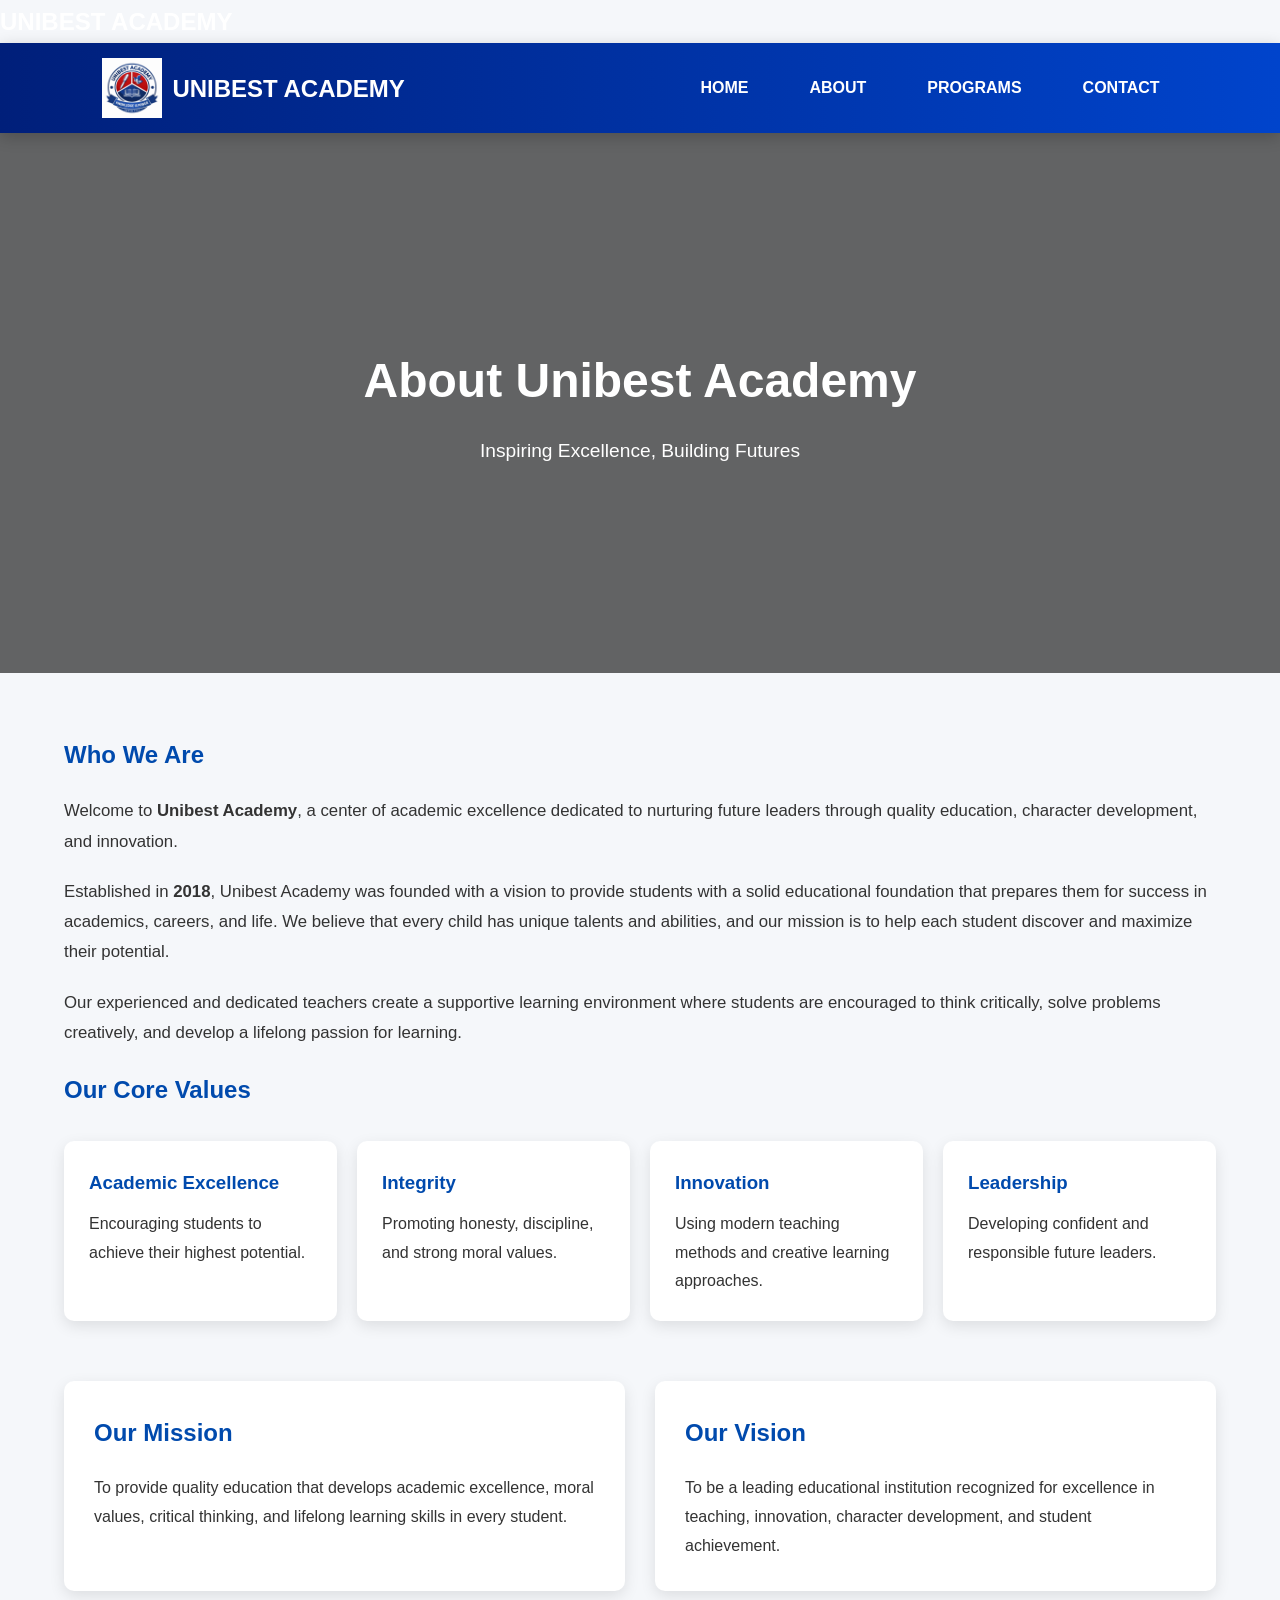
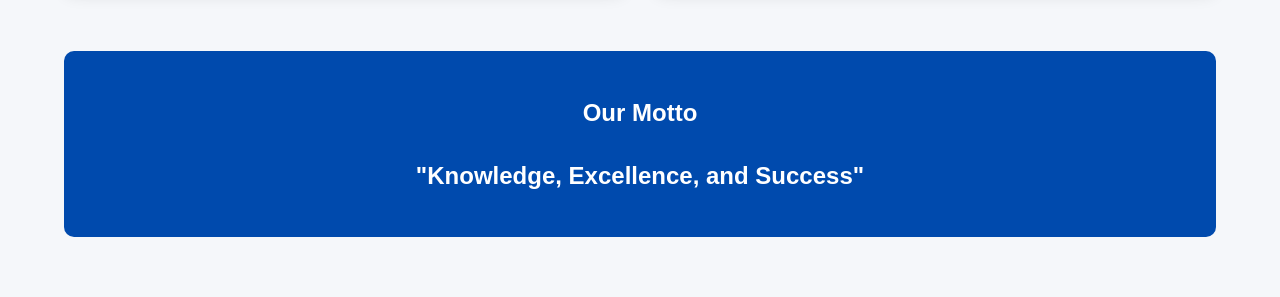
==== about.html @ 9a1a52a9 "school" ====
<!DOCTYPE html>
<html lang="en">
<head>
    <meta charset="UTF-8">
    <meta name="viewport" content="width=device-width, initial-scale=1.0">
    <title>About Us | Unibest Academy</title>
    <link rel="stylesheet" href="about.css">
</head>
<body>
    <header>
        <div class="logo">
            
            <h1>UNIBEST ACADEMY</h1>
        </div>
        <nav class="navbar">
            <div class="logo">
                <img src="logo23.png" alt="UNIBEST ACADEMY Logo">
                <h1>UNIBEST ACADEMY</h1>
            </div>
        
            <ul class="nav-links">
                <li><a href="index.html">HOME</a></li>
                <li><a href="about.html">ABOUT</a></li>
                <li><a href="programs.html">PROGRAMS</a></li>
                <li><a href="contact.html">CONTACT</a></li>
            </ul>
        </nav>
    </header>

    <section class="about-hero">
        <div class="overlay">
            <h1>About Unibest Academy</h1>
            <p>Inspiring Excellence, Building Futures</p>
        </div>
    </section>

    <section class="about-container">
        <div class="about-content">
            <h2>Who We Are</h2>
            <p>
                Welcome to <strong>Unibest Academy</strong>, a center of academic excellence
                dedicated to nurturing future leaders through quality education, character
                development, and innovation.
            </p>

            <p>
                Established in <strong>2018</strong>, Unibest Academy was founded with a vision
                to provide students with a solid educational foundation that prepares them
                for success in academics, careers, and life. We believe that every child
                has unique talents and abilities, and our mission is to help each student
                discover and maximize their potential.
            </p>

            <p>
                Our experienced and dedicated teachers create a supportive learning
                environment where students are encouraged to think critically, solve
                problems creatively, and develop a lifelong passion for learning.
            </p>
        </div>

        <div class="values-section">
            <h2>Our Core Values</h2>
            <div class="values-grid">
                <div class="value-card">
                    <h3>Academic Excellence</h3>
                    <p>Encouraging students to achieve their highest potential.</p>
                </div>

                <div class="value-card">
                    <h3>Integrity</h3>
                    <p>Promoting honesty, discipline, and strong moral values.</p>
                </div>

                <div class="value-card">
                    <h3>Innovation</h3>
                    <p>Using modern teaching methods and creative learning approaches.</p>
                </div>

                <div class="value-card">
                    <h3>Leadership</h3>
                    <p>Developing confident and responsible future leaders.</p>
                </div>
            </div>
        </div>

        <div class="mission-vision">
            <div class="card">
                <h2>Our Mission</h2>
                <p>
                    To provide quality education that develops academic excellence,
                    moral values, critical thinking, and lifelong learning skills
                    in every student.
                </p>
            </div>

            <div class="card">
                <h2>Our Vision</h2>
                <p>
                    To be a leading educational institution recognized for excellence
                    in teaching, innovation, character development, and student achievement.
                </p>
            </div>
        </div>

        <div class="motto">
            <h2>Our Motto</h2>
            <p>"Knowledge, Excellence, and Success"</p>
        </div>
    </section>

</body>
</html>
---- about.css ----
.navbar{
    background: linear-gradient(90deg, #001f7a, #0044cc);
    display: flex;
    justify-content: space-between;
    align-items: center;
    padding: 15px 8%;
    position: sticky;
    top: 0;
    z-index: 1000;
    box-shadow: 0 4px 15px rgba(0,0,0,0.2);
}
.nav-links{
    display: flex;
    list-style: none;
    gap: 25px;
}

.nav-links li{
    position: relative;
}
.nav-links a{
    text-decoration: none;
    color: white;
    font-size: 1rem;
    font-weight: bold;
    padding: 10px 18px;
    border-radius: 30px;
    transition: all 0.4s ease;
    position: relative;
    overflow: hidden;
}
.nav-links a:hover{
    background: white;
    color: #0033cc;
    transform: translateY(-4px);
    box-shadow: 0 8px 20px rgba(255,255,255,0.4);
}
.nav-links a::after{
    content: "";
    position: absolute;
    width: 0%;
    height: 3px;
    left: 50%;
    bottom: 0;
    background: red;
    transition: all 0.4s ease;
    transform: translateX(-50%);
}

.nav-links a:hover::after{
    width: 80%;
}


.nav-links a.active{
    background: red;
    color: #001f7a;
    box-shadow: 0 0 15px red;
}
.logo{
    display: flex;
    align-items: center;
    gap: 10px;
}

.logo img{
    width: 60px;
    height: 60px;
    object-fit: contain;
}

.logo h1{
    color: white;
    font-size: 1.5rem;
    margin: 0;
}

*{
    margin:0;
    padding:0;
    box-sizing:border-box;
    font-family: Arial, sans-serif;
}

body{
    background:#f5f7fa;
    color:#333;
    line-height:1.8;
}

/* Hero Section */
.about-hero{
    height:60vh;
    background:linear-gradient(rgba(0,0,0,0.6),
    rgba(0,0,0,0.6)),
    url('images/school-building.jpg');
    background-size:cover;
    background-position:center;
    display:flex;
    justify-content:center;
    align-items:center;
    text-align:center;
}

.overlay h1{
    color:#fff;
    font-size:3rem;
    margin-bottom:10px;
}

.overlay p{
    color:#fff;
    font-size:1.2rem;
}

/* About Container */
.about-container{
    width:90%;
    max-width:1200px;
    margin:60px auto;
}

.about-content h2,
.values-section h2,
.mission-vision h2,
.motto h2{
    color:#004aad;
    margin-bottom:20px;
}

.about-content p{
    margin-bottom:20px;
    font-size:1.05rem;
}

/* Values */
.values-grid{
    display:grid;
    grid-template-columns:repeat(auto-fit,minmax(250px,1fr));
    gap:20px;
    margin-top:30px;
}

.value-card{
    background:#fff;
    padding:25px;
    border-radius:10px;
    box-shadow:0 5px 15px rgba(0,0,0,0.1);
    transition:0.4s;
}

.value-card:hover{
    transform:translateY(-10px);
}

.value-card h3{
    color:#004aad;
    margin-bottom:10px;
}

/* Mission & Vision */
.mission-vision{
    display:grid;
    grid-template-columns:repeat(auto-fit,minmax(350px,1fr));
    gap:30px;
    margin-top:60px;
}

.card{
    background:#fff;
    padding:30px;
    border-radius:10px;
    box-shadow:0 5px 15px rgba(0,0,0,0.1);
}

/* Motto */
.motto{
    text-align:center;
    margin-top:60px;
    padding:40px;
    background:#004aad;
    color:white;
    border-radius:10px;
}

.motto h2{
    color:white;
}

.motto p{
    font-size:1.5rem;
    font-weight:bold;
}

/* Responsive */
@media(max-width:768px){
    .overlay h1{
        font-size:2.2rem;
    }

    .mission-vision{
        grid-template-columns:1fr;
    }
}
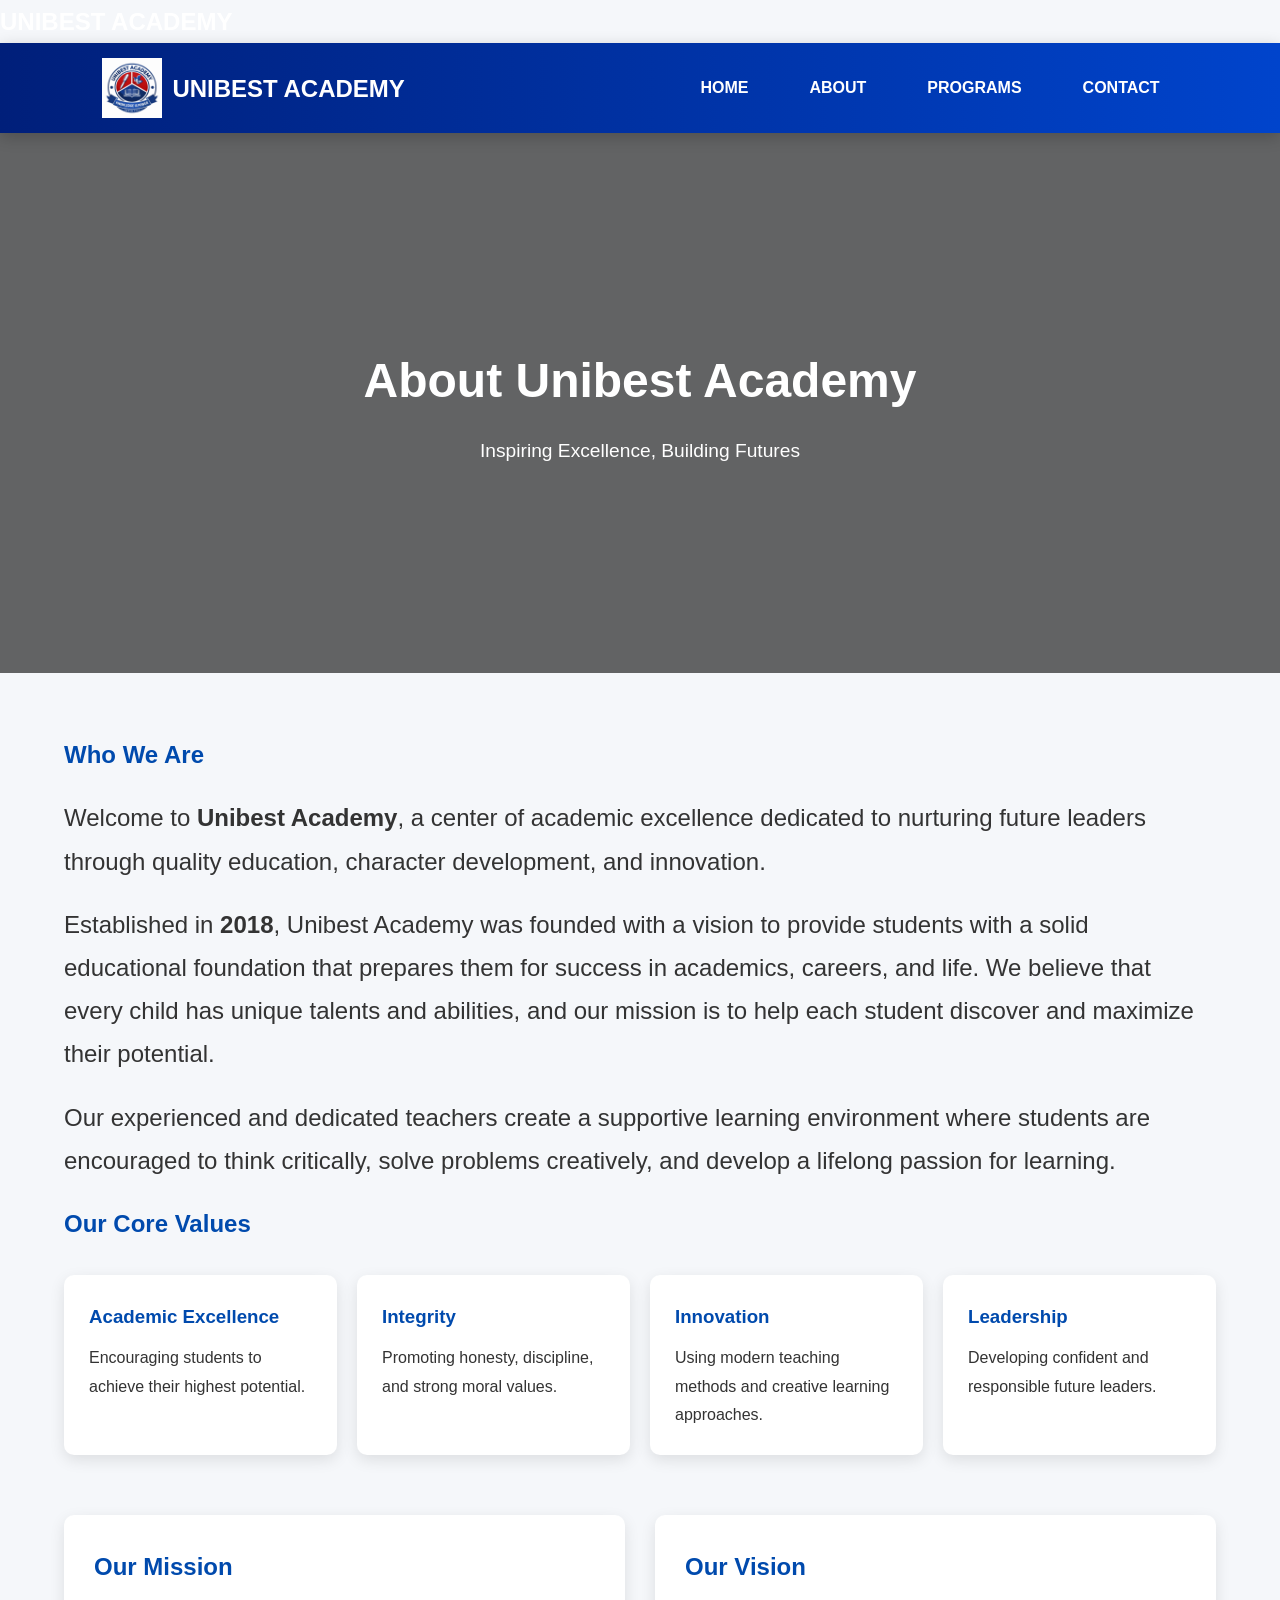
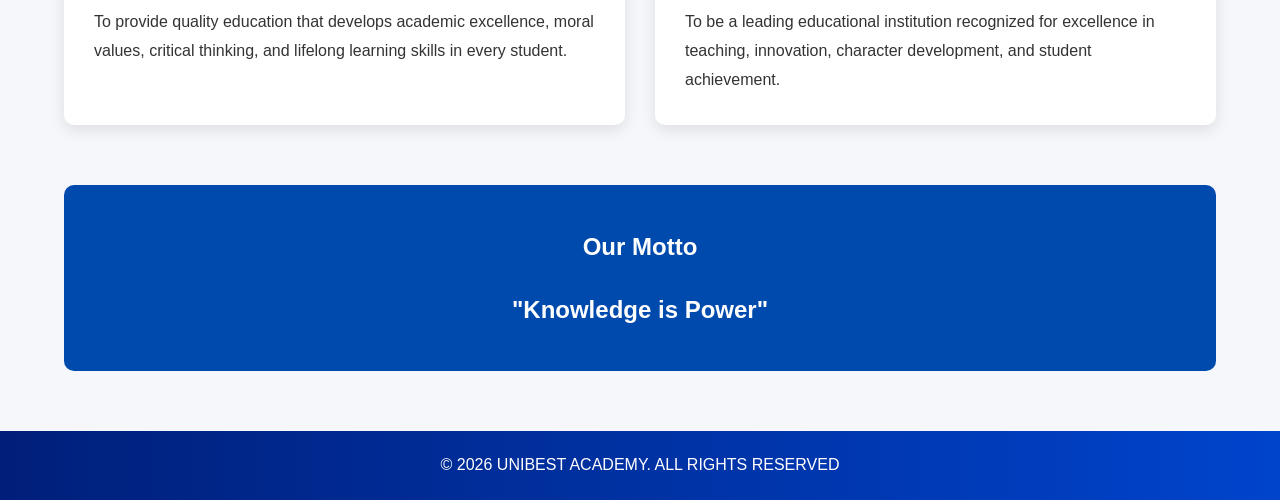
==== commit e1976b4b: "school 3 second to final touches" ====
--- a/about.html
+++ b/about.html
@@ -104,9 +104,11 @@
 
         <div class="motto">
             <h2>Our Motto</h2>
-            <p>"Knowledge, Excellence, and Success"</p>
+            <p>"Knowledge is Power"</p>
         </div>
     </section>
-
+    <footer>
+        <p>&copy; 2026 UNIBEST ACADEMY. ALL RIGHTS RESERVED</p>
+     </footer>
 </body>
 </html>
--- a/about.css
+++ b/about.css
@@ -25,14 +25,14 @@
     font-weight: bold;
     padding: 10px 18px;
     border-radius: 30px;
-    transition: all 0.4s ease;
+    transition: all 0.5s ease;
     position: relative;
     overflow: hidden;
 }
 .nav-links a:hover{
     background: white;
     color: #0033cc;
-    transform: translateY(-4px);
+    transform: translateY(-10px);
     box-shadow: 0 8px 20px rgba(255,255,255,0.4);
 }
 .nav-links a::after{
@@ -48,7 +48,7 @@
 }
 
 .nav-links a:hover::after{
-    width: 80%;
+    width: 40%;
 }
 
 
@@ -88,7 +88,6 @@
     line-height:1.8;
 }
 
-/* Hero Section */
 .about-hero{
     height:60vh;
     background:linear-gradient(rgba(0,0,0,0.6),
@@ -113,7 +112,7 @@
     font-size:1.2rem;
 }
 
-/* About Container */
+
 .about-container{
     width:90%;
     max-width:1200px;
@@ -130,10 +129,10 @@
 
 .about-content p{
     margin-bottom:20px;
-    font-size:1.05rem;
-}
-
-/* Values */
+    font-size:1.5rem;
+}
+
+
 .values-grid{
     display:grid;
     grid-template-columns:repeat(auto-fit,minmax(250px,1fr));
@@ -158,7 +157,7 @@
     margin-bottom:10px;
 }
 
-/* Mission & Vision */
+
 .mission-vision{
     display:grid;
     grid-template-columns:repeat(auto-fit,minmax(350px,1fr));
@@ -173,7 +172,7 @@
     box-shadow:0 5px 15px rgba(0,0,0,0.1);
 }
 
-/* Motto */
+
 .motto{
     text-align:center;
     margin-top:60px;
@@ -192,7 +191,7 @@
     font-weight:bold;
 }
 
-/* Responsive */
+
 @media(max-width:768px){
     .overlay h1{
         font-size:2.2rem;
@@ -201,4 +200,10 @@
     .mission-vision{
         grid-template-columns:1fr;
     }
+}
+footer{
+    background: linear-gradient(90deg, #001f7a, #0044cc);
+    color: white;
+    text-align: center;
+    padding: 20px;
 }
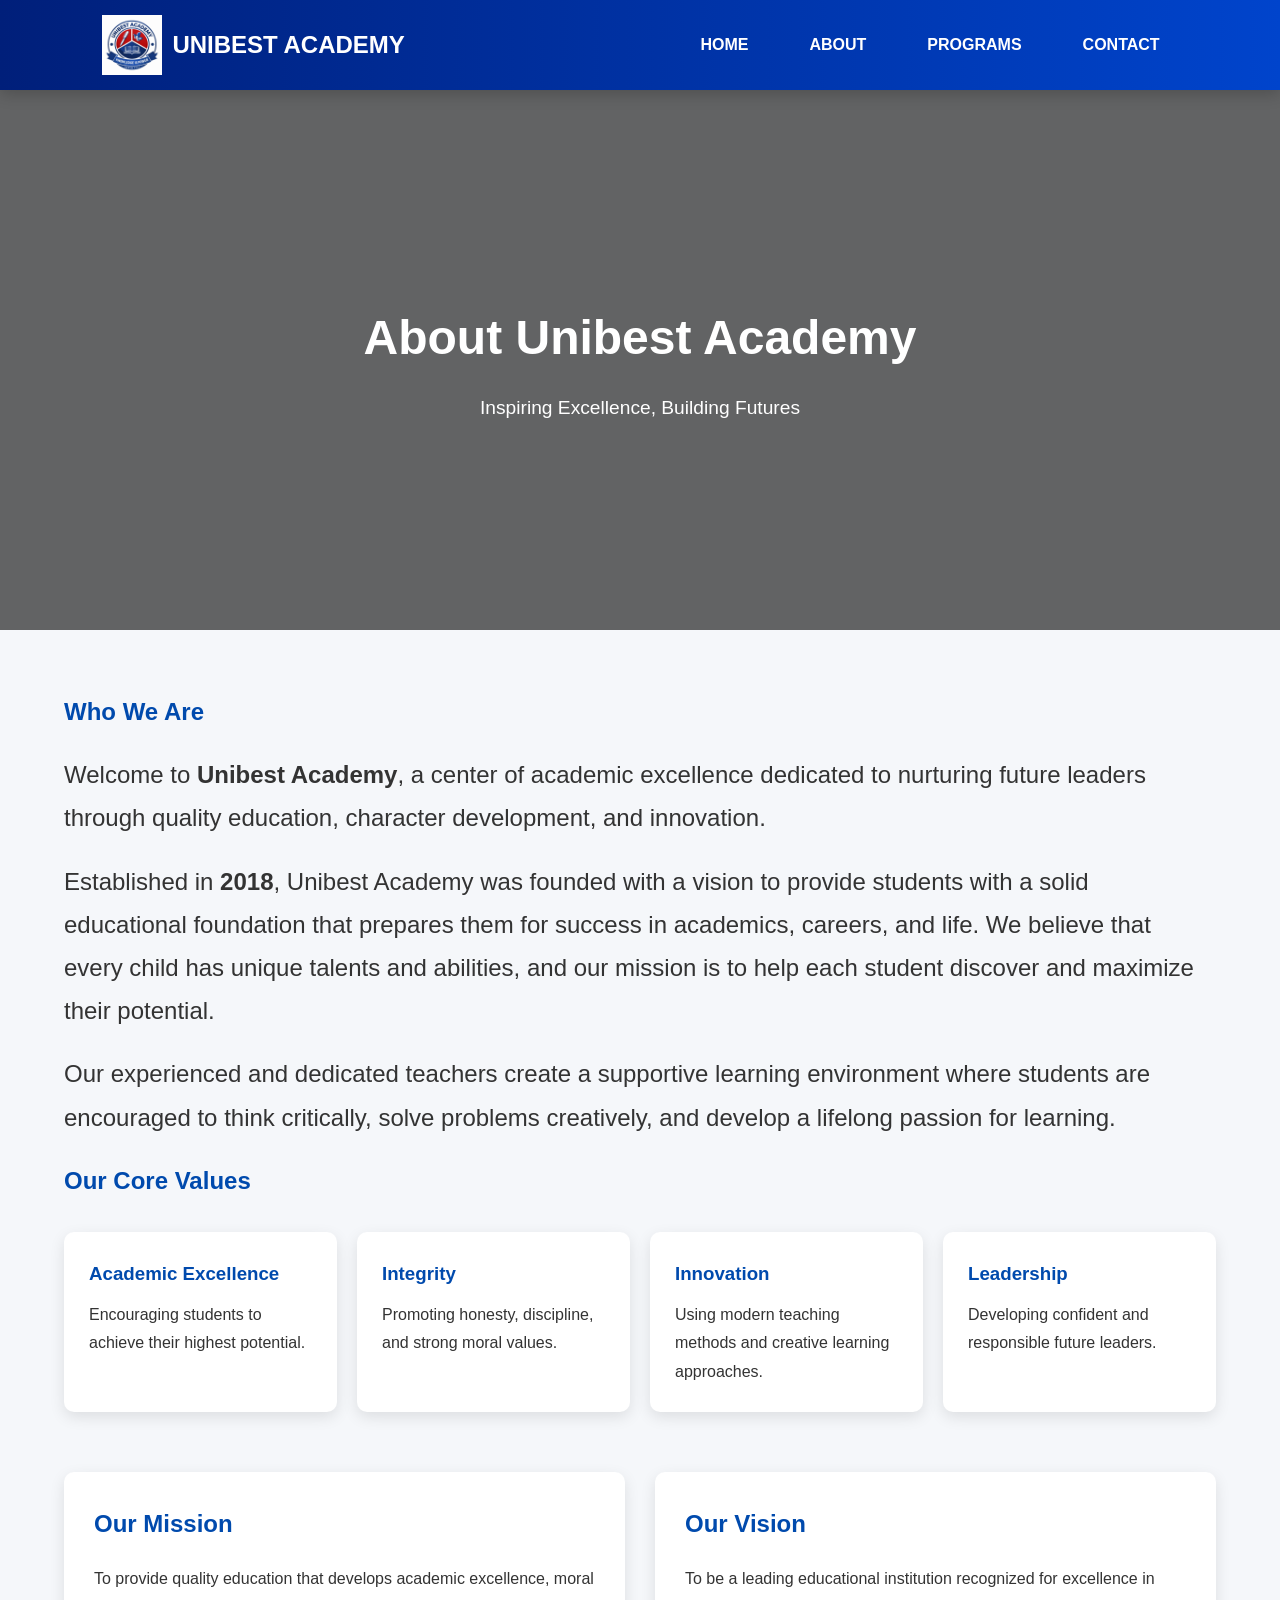
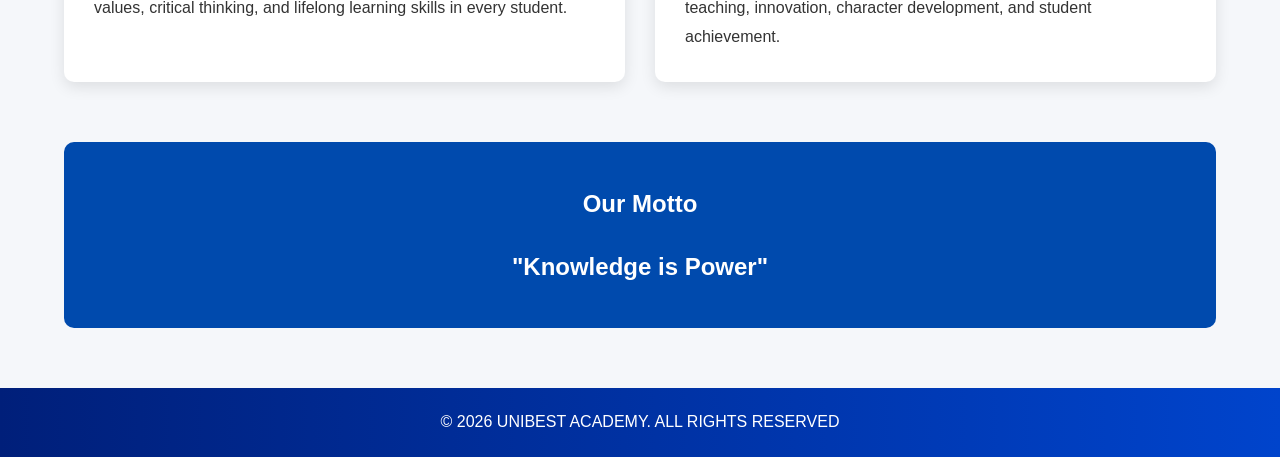
==== commit 8f66fdd1: "school touches" ====
--- a/about.html
+++ b/about.html
@@ -8,10 +8,7 @@
 </head>
 <body>
     <header>
-        <div class="logo">
-            
-            <h1>UNIBEST ACADEMY</h1>
-        </div>
+       
         <nav class="navbar">
             <div class="logo">
                 <img src="logo23.png" alt="UNIBEST ACADEMY Logo">
--- a/about.css
+++ b/about.css
@@ -191,19 +191,58 @@
     font-weight:bold;
 }
 
-
-@media(max-width:768px){
-    .overlay h1{
-        font-size:2.2rem;
-    }
-
-    .mission-vision{
-        grid-template-columns:1fr;
-    }
-}
 footer{
     background: linear-gradient(90deg, #001f7a, #0044cc);
     color: white;
     text-align: center;
     padding: 20px;
+}
+@media (max-width: 768px) {
+
+    .navbar {
+        flex-direction: column;
+        padding: 15px;
+    }
+
+    .logo {
+        flex-direction: column;
+        text-align: center;
+        margin-bottom: 10px;
+    }
+
+    .logo h1 {
+        font-size: 1.2rem;
+    }
+
+    .nav-links {
+        flex-direction: column;
+        width: 100%;
+        text-align: center;
+        gap: 10px;
+    }
+
+    .nav-links a {
+        display: block;
+        width: 100%;
+    }
+
+    .overlay h1 {
+        font-size: 2rem;
+    }
+
+    .overlay p {
+        font-size: 1rem;
+    }
+
+    .about-content p {
+        font-size: 1rem;
+    }
+
+    .motto p {
+        font-size: 1.1rem;
+    }
+
+    .mission-vision {
+        grid-template-columns: 1fr;
+    }
 }
